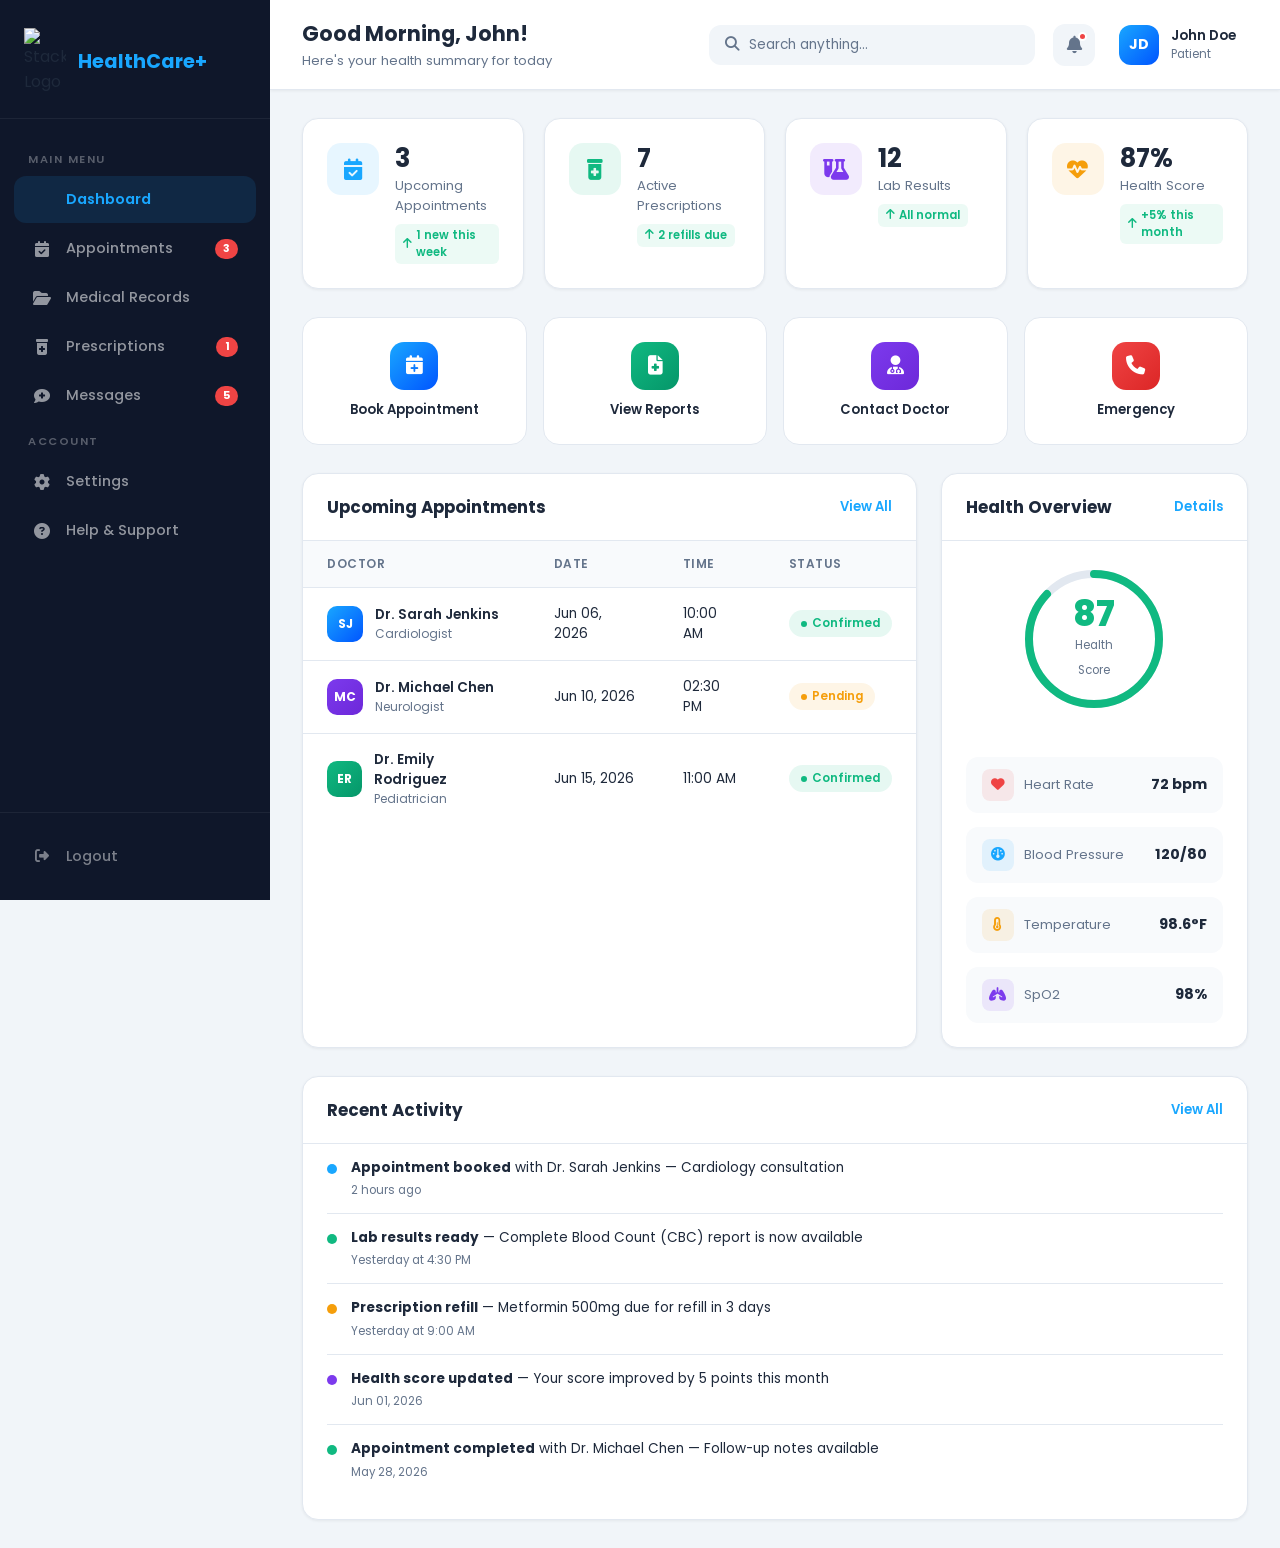
==== dashboard.html @ e017e47a "Add files via upload" ====
<!DOCTYPE html>
<html lang="en">
<head>
    <meta charset="UTF-8">
    <meta name="viewport" content="width=device-width, initial-scale=1.0">
    <title>Dashboard — Stackly HealthCare+</title>
    <meta name="description" content="Your personal HealthCare+ dashboard. View appointments, medical records, health score, and manage your healthcare journey.">

    <link rel="stylesheet" href="dashboard.css">
    <link rel="stylesheet" href="https://cdnjs.cloudflare.com/ajax/libs/font-awesome/6.5.1/css/all.min.css">
</head>

<body>

<!-- ================= SIDEBAR ================= -->

<aside class="sidebar" id="sidebar">

    <!-- Sidebar Header -->
    <div class="sidebar-header">
        <img src="./images/Stackly Logo 01.webp" alt="Stackly Logo">
        <h2>HealthCare+</h2>
    </div>

    <!-- Navigation -->
    <nav class="sidebar-nav">

        <div class="nav-label">Main Menu</div>

        <a href="#" class="active" id="navDashboard">
            <i class="fa-solid fa-grid-2"></i>
            Dashboard
        </a>

        <a href="#" id="navAppointments">
            <i class="fa-solid fa-calendar-check"></i>
            Appointments
            <span class="badge-count">3</span>
        </a>

        <a href="#" id="navRecords">
            <i class="fa-solid fa-folder-open"></i>
            Medical Records
        </a>

        <a href="#" id="navPrescriptions">
            <i class="fa-solid fa-prescription-bottle-medical"></i>
            Prescriptions
            <span class="badge-count">1</span>
        </a>

        <a href="#" id="navMessages">
            <i class="fa-solid fa-comment-medical"></i>
            Messages
            <span class="badge-count">5</span>
        </a>

        <div class="nav-label">Account</div>

        <a href="#" id="navSettings">
            <i class="fa-solid fa-gear"></i>
            Settings
        </a>

        <a href="#" id="navHelp">
            <i class="fa-solid fa-circle-question"></i>
            Help & Support
        </a>

    </nav>

    <!-- Sidebar Footer -->
    <div class="sidebar-footer">
        <a href="index.html" id="logoutBtn">
            <i class="fa-solid fa-right-from-bracket"></i>
            Logout
        </a>
    </div>

</aside>

<!-- ================= SIDEBAR OVERLAY (Mobile) ================= -->

<div class="sidebar-overlay" id="sidebarOverlay"></div>

<!-- ================= MAIN CONTENT ================= -->

<main class="main-content">

    <!-- ===== Top Header ===== -->
    <header class="top-header">

        <div class="header-left">
            <button class="sidebar-toggle" id="sidebarToggle" aria-label="Toggle sidebar">
                <i class="fa-solid fa-bars"></i>
            </button>
            <div class="greeting">
                <h1 id="greetingText">Good Morning, John!</h1>
                <p>Here's your health summary for today</p>
            </div>
        </div>

        <div class="header-right">

            <!-- Search -->
            <div class="search-box">
                <i class="fa-solid fa-magnifying-glass"></i>
                <input type="text" placeholder="Search anything…" id="searchInput">
            </div>

            <!-- Notifications -->
            <button class="header-icon" id="notifBtn" aria-label="Notifications">
                <i class="fa-solid fa-bell"></i>
                <span class="dot"></span>
            </button>

            <!-- User Profile -->
            <div class="user-profile">
                <div class="user-avatar">JD</div>
                <div class="user-info">
                    <span>John Doe</span>
                    <small>Patient</small>
                </div>
            </div>

        </div>

    </header>

    <!-- ===== Dashboard Content ===== -->
    <div class="dashboard-content">

        <!-- Stat Cards -->
        <div class="stats-grid">

            <div class="stat-card">
                <div class="stat-icon blue">
                    <i class="fa-solid fa-calendar-check"></i>
                </div>
                <div class="stat-details">
                    <h3>3</h3>
                    <p>Upcoming Appointments</p>
                    <span class="stat-change up"><i class="fa-solid fa-arrow-up"></i> 1 new this week</span>
                </div>
            </div>

            <div class="stat-card">
                <div class="stat-icon green">
                    <i class="fa-solid fa-prescription-bottle-medical"></i>
                </div>
                <div class="stat-details">
                    <h3>7</h3>
                    <p>Active Prescriptions</p>
                    <span class="stat-change up"><i class="fa-solid fa-arrow-up"></i> 2 refills due</span>
                </div>
            </div>

            <div class="stat-card">
                <div class="stat-icon purple">
                    <i class="fa-solid fa-flask-vial"></i>
                </div>
                <div class="stat-details">
                    <h3>12</h3>
                    <p>Lab Results</p>
                    <span class="stat-change up"><i class="fa-solid fa-arrow-up"></i> All normal</span>
                </div>
            </div>

            <div class="stat-card">
                <div class="stat-icon orange">
                    <i class="fa-solid fa-heart-pulse"></i>
                </div>
                <div class="stat-details">
                    <h3>87%</h3>
                    <p>Health Score</p>
                    <span class="stat-change up"><i class="fa-solid fa-arrow-up"></i> +5% this month</span>
                </div>
            </div>

        </div>

        <!-- Quick Actions -->
        <div class="quick-actions">

            <a href="#" class="action-btn">
                <div class="action-icon blue">
                    <i class="fa-solid fa-calendar-plus"></i>
                </div>
                <span>Book Appointment</span>
            </a>

            <a href="#" class="action-btn">
                <div class="action-icon green">
                    <i class="fa-solid fa-file-medical"></i>
                </div>
                <span>View Reports</span>
            </a>

            <a href="#" class="action-btn">
                <div class="action-icon purple">
                    <i class="fa-solid fa-user-doctor"></i>
                </div>
                <span>Contact Doctor</span>
            </a>

            <a href="#" class="action-btn">
                <div class="action-icon red">
                    <i class="fa-solid fa-phone"></i>
                </div>
                <span>Emergency</span>
            </a>

        </div>

        <!-- Two Column Layout -->
        <div class="two-col">

            <!-- Left: Appointments -->
            <div class="card-panel">
                <div class="card-header">
                    <h2>Upcoming Appointments</h2>
                    <a href="#" class="view-all">View All</a>
                </div>
                <table class="appointments-table">
                    <thead>
                        <tr>
                            <th>Doctor</th>
                            <th>Date</th>
                            <th>Time</th>
                            <th>Status</th>
                        </tr>
                    </thead>
                    <tbody>
                        <tr>
                            <td>
                                <div class="doctor-cell">
                                    <div class="doctor-avatar av1">SJ</div>
                                    <div>
                                        <div class="doctor-name">Dr. Sarah Jenkins</div>
                                        <div class="doctor-spec">Cardiologist</div>
                                    </div>
                                </div>
                            </td>
                            <td>Jun 06, 2026</td>
                            <td>10:00 AM</td>
                            <td>
                                <span class="status-badge confirmed">
                                    <span class="status-dot"></span>
                                    Confirmed
                                </span>
                            </td>
                        </tr>
                        <tr>
                            <td>
                                <div class="doctor-cell">
                                    <div class="doctor-avatar av2">MC</div>
                                    <div>
                                        <div class="doctor-name">Dr. Michael Chen</div>
                                        <div class="doctor-spec">Neurologist</div>
                                    </div>
                                </div>
                            </td>
                            <td>Jun 10, 2026</td>
                            <td>02:30 PM</td>
                            <td>
                                <span class="status-badge pending">
                                    <span class="status-dot"></span>
                                    Pending
                                </span>
                            </td>
                        </tr>
                        <tr>
                            <td>
                                <div class="doctor-cell">
                                    <div class="doctor-avatar av3">ER</div>
                                    <div>
                                        <div class="doctor-name">Dr. Emily Rodriguez</div>
                                        <div class="doctor-spec">Pediatrician</div>
                                    </div>
                                </div>
                            </td>
                            <td>Jun 15, 2026</td>
                            <td>11:00 AM</td>
                            <td>
                                <span class="status-badge confirmed">
                                    <span class="status-dot"></span>
                                    Confirmed
                                </span>
                            </td>
                        </tr>
                    </tbody>
                </table>
            </div>

            <!-- Right: Health Overview -->
            <div class="health-card">
                <div class="card-header">
                    <h2>Health Overview</h2>
                    <a href="#" class="view-all">Details</a>
                </div>

                <!-- Health Score Circle -->
                <div class="health-score">
                    <div class="score-circle">
                        <svg viewBox="0 0 140 140">
                            <circle class="bg" cx="70" cy="70" r="65"></circle>
                            <circle class="progress" cx="70" cy="70" r="65" id="scoreProgress"></circle>
                        </svg>
                        <div class="score-value">
                            <h2>87</h2>
                            <span>Health Score</span>
                        </div>
                    </div>
                </div>

                <!-- Vitals -->
                <div class="health-metrics">
                    <div class="metric-row">
                        <div class="metric-label">
                            <i class="fa-solid fa-heart heart"></i>
                            Heart Rate
                        </div>
                        <div class="metric-value">72 bpm</div>
                    </div>
                    <div class="metric-row">
                        <div class="metric-label">
                            <i class="fa-solid fa-gauge bp"></i>
                            Blood Pressure
                        </div>
                        <div class="metric-value">120/80</div>
                    </div>
                    <div class="metric-row">
                        <div class="metric-label">
                            <i class="fa-solid fa-temperature-half temp"></i>
                            Temperature
                        </div>
                        <div class="metric-value">98.6°F</div>
                    </div>
                    <div class="metric-row">
                        <div class="metric-label">
                            <i class="fa-solid fa-lungs oxygen"></i>
                            SpO2
                        </div>
                        <div class="metric-value">98%</div>
                    </div>
                </div>

            </div>

        </div>

        <!-- Recent Activity -->
        <div class="card-panel">
            <div class="card-header">
                <h2>Recent Activity</h2>
                <a href="#" class="view-all">View All</a>
            </div>
            <div class="activity-list">

                <div class="activity-item">
                    <div class="activity-dot blue"></div>
                    <div class="activity-text">
                        <p><strong>Appointment booked</strong> with Dr. Sarah Jenkins — Cardiology consultation</p>
                        <span>2 hours ago</span>
                    </div>
                </div>

                <div class="activity-item">
                    <div class="activity-dot green"></div>
                    <div class="activity-text">
                        <p><strong>Lab results ready</strong> — Complete Blood Count (CBC) report is now available</p>
                        <span>Yesterday at 4:30 PM</span>
                    </div>
                </div>

                <div class="activity-item">
                    <div class="activity-dot orange"></div>
                    <div class="activity-text">
                        <p><strong>Prescription refill</strong> — Metformin 500mg due for refill in 3 days</p>
                        <span>Yesterday at 9:00 AM</span>
                    </div>
                </div>

                <div class="activity-item">
                    <div class="activity-dot purple"></div>
                    <div class="activity-text">
                        <p><strong>Health score updated</strong> — Your score improved by 5 points this month</p>
                        <span>Jun 01, 2026</span>
                    </div>
                </div>

                <div class="activity-item">
                    <div class="activity-dot green"></div>
                    <div class="activity-text">
                        <p><strong>Appointment completed</strong> with Dr. Michael Chen — Follow-up notes available</p>
                        <span>May 28, 2026</span>
                    </div>
                </div>

            </div>
        </div>

    </div>

</main>

<!-- ================= JAVASCRIPT ================= -->

<script>
(function () {
    'use strict';

    // ---- Sidebar Toggle ----
    var sidebar = document.getElementById('sidebar');
    var overlay = document.getElementById('sidebarOverlay');
    var toggleBtn = document.getElementById('sidebarToggle');

    function openSidebar() {
        sidebar.classList.add('open');
        overlay.classList.add('show');
        document.body.style.overflow = 'hidden';
    }

    function closeSidebar() {
        sidebar.classList.remove('open');
        overlay.classList.remove('show');
        document.body.style.overflow = '';
    }

    toggleBtn.addEventListener('click', function () {
        if (sidebar.classList.contains('open')) {
            closeSidebar();
        } else {
            openSidebar();
        }
    });

    overlay.addEventListener('click', closeSidebar);

    // Close sidebar on window resize above mobile breakpoint
    window.addEventListener('resize', function () {
        if (window.innerWidth > 991) {
            closeSidebar();
        }
    });

    // ---- Active Nav Item ----
    var navLinks = document.querySelectorAll('.sidebar-nav a');
    navLinks.forEach(function (link) {
        link.addEventListener('click', function (e) {
            e.preventDefault();
            navLinks.forEach(function (l) { l.classList.remove('active'); });
            this.classList.add('active');

            // Close sidebar on mobile after clicking
            if (window.innerWidth <= 991) {
                closeSidebar();
            }
        });
    });

    // ---- Dynamic Greeting ----
    var greetingText = document.getElementById('greetingText');
    var hour = new Date().getHours();
    var greeting = 'Good Morning';
    if (hour >= 12 && hour < 17) greeting = 'Good Afternoon';
    else if (hour >= 17) greeting = 'Good Evening';
    greetingText.textContent = greeting + ', John!';

    // ---- Animate Health Score Circle on Load ----
    var scoreProgress = document.getElementById('scoreProgress');
    var circumference = 2 * Math.PI * 65; // r = 65
    var score = 87;
    var offset = circumference - (score / 100) * circumference;

    // Set initial state (fully hidden)
    scoreProgress.style.strokeDasharray = circumference;
    scoreProgress.style.strokeDashoffset = circumference;

    // Trigger animation after page load
    setTimeout(function () {
        scoreProgress.style.transition = 'stroke-dashoffset 1.8s cubic-bezier(0.4, 0, 0.2, 1)';
        scoreProgress.style.strokeDashoffset = offset;
    }, 500);

    // ---- Animate stat cards counter ----
    function animateValue(element, start, end, duration) {
        var startTimestamp = null;
        var suffix = '';
        var text = element.textContent;

        // Extract suffix (%, +, etc.)
        var numMatch = text.match(/^(\d+)/);
        if (numMatch) {
            suffix = text.replace(numMatch[0], '');
        }

        function step(timestamp) {
            if (!startTimestamp) startTimestamp = timestamp;
            var progress = Math.min((timestamp - startTimestamp) / duration, 1);
            var current = Math.floor(progress * (end - start) + start);
            element.textContent = current + suffix;
            if (progress < 1) {
                window.requestAnimationFrame(step);
            }
        }
        window.requestAnimationFrame(step);
    }

    // Animate stat numbers
    var statNumbers = document.querySelectorAll('.stat-details h3');
    statNumbers.forEach(function (el) {
        var text = el.textContent;
        var numMatch = text.match(/^(\d+)/);
        if (numMatch) {
            var target = parseInt(numMatch[0], 10);
            el.textContent = '0' + text.replace(numMatch[0], '');
            setTimeout(function () {
                animateValue(el, 0, target, 1200);
            }, 300);
        }
    });

})();
</script>

</body>
</html>
---- dashboard.css ----
@import url('https://fonts.googleapis.com/css2?family=Poppins:wght@300;400;500;600;700;800&display=swap');

:root {
    --primary: #19a7ff;
    --secondary: #0055ff;
    --dark: #1b2b4b;
    --sidebar-bg: #0f172a;
    --sidebar-hover: #1e293b;
    --sidebar-active: rgba(25, 167, 255, 0.12);
    --content-bg: #f1f5f9;
    --card-bg: #ffffff;
    --text: #64748b;
    --text-dark: #1e293b;
    --border: #e2e8f0;
    --success: #10b981;
    --warning: #f59e0b;
    --danger: #ef4444;
    --purple: #7c3aed;
    --shadow-sm: 0 1px 3px rgba(0,0,0,0.06);
    --shadow-md: 0 4px 16px rgba(0,0,0,0.08);
    --shadow-lg: 0 8px 32px rgba(0,0,0,0.1);
    --radius: 16px;
    --radius-sm: 12px;
}

* {
    margin: 0;
    padding: 0;
    box-sizing: border-box;
    font-family: 'Poppins', sans-serif;
}

html { scroll-behavior: smooth; }

body {
    display: flex;
    min-height: 100vh;
    background: var(--content-bg);
    color: var(--text-dark);
    overflow-x: hidden;
}

a { text-decoration: none; }
img { display: block; }

/* ================= SIDEBAR ================= */

.sidebar {
    width: 270px;
    background: var(--sidebar-bg);
    min-height: 100vh;
    position: fixed;
    top: 0;
    left: 0;
    z-index: 100;
    display: flex;
    flex-direction: column;
    transition: transform 0.35s cubic-bezier(0.4, 0, 0.2, 1);
}

.sidebar-header {
    display: flex;
    align-items: center;
    gap: 12px;
    padding: 28px 24px 24px;
    border-bottom: 1px solid rgba(255,255,255,0.06);
}

.sidebar-header img {
    width: 42px;
    height: auto;
}

.sidebar-header h2 {
    color: var(--primary);
    font-size: 1.2rem;
    font-weight: 700;
}

/* Sidebar Nav */
.sidebar-nav {
    flex: 1;
    padding: 20px 14px;
    overflow-y: auto;
}

.sidebar-nav .nav-label {
    font-size: 0.7rem;
    color: rgba(255,255,255,0.3);
    text-transform: uppercase;
    letter-spacing: 1.5px;
    padding: 12px 14px 8px;
    font-weight: 600;
}

.sidebar-nav a {
    display: flex;
    align-items: center;
    gap: 14px;
    padding: 13px 18px;
    color: rgba(255,255,255,0.55);
    border-radius: 12px;
    font-size: 0.9rem;
    font-weight: 500;
    transition: all 0.25s;
    margin-bottom: 2px;
}

.sidebar-nav a i {
    width: 20px;
    text-align: center;
    font-size: 1rem;
}

.sidebar-nav a:hover {
    background: var(--sidebar-hover);
    color: rgba(255,255,255,0.85);
}

.sidebar-nav a.active {
    background: var(--sidebar-active);
    color: var(--primary);
    font-weight: 600;
}

.sidebar-nav a .badge-count {
    margin-left: auto;
    background: var(--danger);
    color: white;
    font-size: 0.68rem;
    font-weight: 700;
    padding: 2px 8px;
    border-radius: 50px;
    min-width: 22px;
    text-align: center;
}

/* Sidebar Footer */
.sidebar-footer {
    padding: 20px 14px;
    border-top: 1px solid rgba(255,255,255,0.06);
}

.sidebar-footer a {
    display: flex;
    align-items: center;
    gap: 14px;
    padding: 13px 18px;
    color: rgba(255,255,255,0.45);
    border-radius: 12px;
    font-size: 0.9rem;
    font-weight: 500;
    transition: all 0.25s;
}

.sidebar-footer a:hover {
    background: rgba(239, 68, 68, 0.1);
    color: var(--danger);
}

.sidebar-footer a i {
    width: 20px;
    text-align: center;
}

/* ================= MAIN CONTENT ================= */

.main-content {
    flex: 1;
    margin-left: 270px;
    transition: margin-left 0.35s;
}

/* ================= TOP HEADER ================= */

.top-header {
    background: var(--card-bg);
    padding: 18px 32px;
    display: flex;
    align-items: center;
    justify-content: space-between;
    border-bottom: 1px solid var(--border);
    position: sticky;
    top: 0;
    z-index: 50;
    box-shadow: var(--shadow-sm);
}

.header-left {
    display: flex;
    align-items: center;
    gap: 16px;
}

.sidebar-toggle {
    display: none;
    background: none;
    border: none;
    font-size: 1.3rem;
    color: var(--text-dark);
    cursor: pointer;
    padding: 6px;
    border-radius: 8px;
    transition: background 0.2s;
}

.sidebar-toggle:hover {
    background: var(--content-bg);
}

.greeting h1 {
    font-size: 1.3rem;
    font-weight: 700;
    color: var(--text-dark);
}

.greeting p {
    font-size: 0.82rem;
    color: var(--text);
    margin-top: 2px;
}

.header-right {
    display: flex;
    align-items: center;
    gap: 18px;
}

/* Search */
.search-box {
    display: flex;
    align-items: center;
    background: var(--content-bg);
    border-radius: 12px;
    padding: 10px 16px;
    gap: 10px;
    min-width: 240px;
    transition: box-shadow 0.3s;
}

.search-box:focus-within {
    box-shadow: 0 0 0 3px rgba(25, 167, 255, 0.15);
}

.search-box i {
    color: var(--text);
    font-size: 0.9rem;
}

.search-box input {
    background: none;
    border: none;
    outline: none;
    font-size: 0.85rem;
    font-family: 'Poppins', sans-serif;
    color: var(--text-dark);
    width: 100%;
}

.search-box input::placeholder {
    color: var(--text);
}

/* Header Icons */
.header-icon {
    position: relative;
    width: 42px;
    height: 42px;
    display: flex;
    align-items: center;
    justify-content: center;
    border-radius: 12px;
    background: var(--content-bg);
    color: var(--text);
    font-size: 1.1rem;
    cursor: pointer;
    transition: all 0.25s;
    border: none;
}

.header-icon:hover {
    background: #e2e8f0;
    color: var(--primary);
}

.header-icon .dot {
    position: absolute;
    top: 8px;
    right: 8px;
    width: 9px;
    height: 9px;
    background: var(--danger);
    border-radius: 50%;
    border: 2px solid var(--card-bg);
}

/* User Avatar */
.user-profile {
    display: flex;
    align-items: center;
    gap: 12px;
    cursor: pointer;
    padding: 6px 12px 6px 6px;
    border-radius: 14px;
    transition: background 0.2s;
}

.user-profile:hover {
    background: var(--content-bg);
}

.user-avatar {
    width: 40px;
    height: 40px;
    border-radius: 12px;
    background: linear-gradient(135deg, var(--primary), var(--secondary));
    display: flex;
    align-items: center;
    justify-content: center;
    color: white;
    font-weight: 700;
    font-size: 0.9rem;
}

.user-info {
    display: flex;
    flex-direction: column;
}

.user-info span {
    font-size: 0.85rem;
    font-weight: 600;
    color: var(--text-dark);
}

.user-info small {
    font-size: 0.72rem;
    color: var(--text);
}

/* ================= DASHBOARD CONTENT ================= */

.dashboard-content {
    padding: 28px 32px;
}

/* ================= STAT CARDS ================= */

.stats-grid {
    display: grid;
    grid-template-columns: repeat(4, 1fr);
    gap: 20px;
    margin-bottom: 28px;
}

.stat-card {
    background: var(--card-bg);
    border-radius: var(--radius);
    padding: 24px;
    display: flex;
    align-items: flex-start;
    gap: 16px;
    box-shadow: var(--shadow-sm);
    transition: all 0.3s;
    border: 1px solid var(--border);
}

.stat-card:hover {
    transform: translateY(-4px);
    box-shadow: var(--shadow-md);
}

.stat-icon {
    width: 52px;
    height: 52px;
    border-radius: 14px;
    display: flex;
    align-items: center;
    justify-content: center;
    font-size: 1.3rem;
    flex-shrink: 0;
}

.stat-icon.blue { background: rgba(25, 167, 255, 0.1); color: var(--primary); }
.stat-icon.green { background: rgba(16, 185, 129, 0.1); color: var(--success); }
.stat-icon.purple { background: rgba(124, 58, 237, 0.1); color: var(--purple); }
.stat-icon.orange { background: rgba(245, 158, 11, 0.1); color: var(--warning); }

.stat-details h3 {
    font-size: 1.6rem;
    font-weight: 700;
    color: var(--text-dark);
    line-height: 1.2;
}

.stat-details p {
    font-size: 0.82rem;
    color: var(--text);
    margin-top: 2px;
}

.stat-details .stat-change {
    display: inline-flex;
    align-items: center;
    gap: 4px;
    font-size: 0.72rem;
    font-weight: 600;
    margin-top: 8px;
    padding: 3px 8px;
    border-radius: 6px;
}

.stat-change.up {
    color: var(--success);
    background: rgba(16, 185, 129, 0.08);
}

.stat-change.down {
    color: var(--danger);
    background: rgba(239, 68, 68, 0.08);
}

/* ================= QUICK ACTIONS ================= */

.quick-actions {
    display: grid;
    grid-template-columns: repeat(4, 1fr);
    gap: 16px;
    margin-bottom: 28px;
}

.action-btn {
    display: flex;
    flex-direction: column;
    align-items: center;
    gap: 10px;
    padding: 24px 16px;
    background: var(--card-bg);
    border: 1px solid var(--border);
    border-radius: var(--radius);
    cursor: pointer;
    transition: all 0.3s;
    text-decoration: none;
    color: var(--text-dark);
}

.action-btn:hover {
    transform: translateY(-4px);
    box-shadow: var(--shadow-md);
    border-color: var(--primary);
}

.action-icon {
    width: 48px;
    height: 48px;
    border-radius: 14px;
    display: flex;
    align-items: center;
    justify-content: center;
    font-size: 1.2rem;
}

.action-icon.blue { background: linear-gradient(135deg, #19a7ff, #0055ff); color: white; }
.action-icon.green { background: linear-gradient(135deg, #10b981, #059669); color: white; }
.action-icon.purple { background: linear-gradient(135deg, #7c3aed, #6d28d9); color: white; }
.action-icon.red { background: linear-gradient(135deg, #ef4444, #dc2626); color: white; }

.action-btn span {
    font-size: 0.82rem;
    font-weight: 600;
}

/* ================= TWO COLUMN LAYOUT ================= */

.two-col {
    display: grid;
    grid-template-columns: 2fr 1fr;
    gap: 24px;
    margin-bottom: 28px;
}

/* ================= APPOINTMENTS TABLE ================= */

.card-panel {
    background: var(--card-bg);
    border-radius: var(--radius);
    border: 1px solid var(--border);
    box-shadow: var(--shadow-sm);
    overflow: hidden;
}

.card-header {
    display: flex;
    align-items: center;
    justify-content: space-between;
    padding: 20px 24px;
    border-bottom: 1px solid var(--border);
}

.card-header h2 {
    font-size: 1.05rem;
    font-weight: 700;
    color: var(--text-dark);
}

.card-header .view-all {
    color: var(--primary);
    font-size: 0.82rem;
    font-weight: 600;
    text-decoration: none;
    transition: color 0.2s;
}

.card-header .view-all:hover {
    color: var(--secondary);
}

.appointments-table {
    width: 100%;
    border-collapse: collapse;
}

.appointments-table th {
    text-align: left;
    padding: 14px 24px;
    font-size: 0.75rem;
    font-weight: 600;
    color: var(--text);
    text-transform: uppercase;
    letter-spacing: 0.5px;
    background: #f8fafc;
    border-bottom: 1px solid var(--border);
}

.appointments-table td {
    padding: 16px 24px;
    font-size: 0.85rem;
    border-bottom: 1px solid var(--border);
    vertical-align: middle;
}

.appointments-table tr:last-child td {
    border-bottom: none;
}

.appointments-table tr:hover {
    background: #f8fafc;
}

.doctor-cell {
    display: flex;
    align-items: center;
    gap: 12px;
}

.doctor-avatar {
    width: 36px;
    height: 36px;
    border-radius: 10px;
    display: flex;
    align-items: center;
    justify-content: center;
    font-size: 0.75rem;
    font-weight: 700;
    color: white;
}

.doctor-avatar.av1 { background: linear-gradient(135deg, #19a7ff, #0055ff); }
.doctor-avatar.av2 { background: linear-gradient(135deg, #7c3aed, #6d28d9); }
.doctor-avatar.av3 { background: linear-gradient(135deg, #10b981, #059669); }

.doctor-name {
    font-weight: 600;
    color: var(--text-dark);
}

.doctor-spec {
    font-size: 0.75rem;
    color: var(--text);
}

.status-badge {
    display: inline-flex;
    align-items: center;
    gap: 5px;
    padding: 5px 12px;
    border-radius: 50px;
    font-size: 0.74rem;
    font-weight: 600;
}

.status-badge.confirmed {
    background: rgba(16, 185, 129, 0.1);
    color: var(--success);
}

.status-badge.pending {
    background: rgba(245, 158, 11, 0.1);
    color: var(--warning);
}

.status-badge.completed {
    background: rgba(25, 167, 255, 0.1);
    color: var(--primary);
}

.status-badge .status-dot {
    width: 6px;
    height: 6px;
    border-radius: 50%;
    background: currentColor;
}

/* ================= HEALTH OVERVIEW ================= */

.health-card {
    background: var(--card-bg);
    border-radius: var(--radius);
    border: 1px solid var(--border);
    box-shadow: var(--shadow-sm);
}

.health-card .card-header {
    border-bottom: 1px solid var(--border);
}

.health-score {
    padding: 28px 24px;
    text-align: center;
}

.score-circle {
    width: 140px;
    height: 140px;
    margin: 0 auto 20px;
    position: relative;
}

.score-circle svg {
    width: 100%;
    height: 100%;
    transform: rotate(-90deg);
}

.score-circle .bg {
    fill: none;
    stroke: var(--border);
    stroke-width: 8;
}

.score-circle .progress {
    fill: none;
    stroke: var(--success);
    stroke-width: 8;
    stroke-linecap: round;
    stroke-dasharray: 408;
    stroke-dashoffset: 53;
    transition: stroke-dashoffset 1.5s ease;
}

.score-value {
    position: absolute;
    top: 50%;
    left: 50%;
    transform: translate(-50%, -50%);
    text-align: center;
}

.score-value h2 {
    font-size: 2.2rem;
    font-weight: 800;
    color: var(--success);
    line-height: 1;
}

.score-value span {
    font-size: 0.72rem;
    color: var(--text);
}

.health-metrics {
    padding: 0 24px 24px;
    display: flex;
    flex-direction: column;
    gap: 14px;
}

.metric-row {
    display: flex;
    align-items: center;
    justify-content: space-between;
    padding: 12px 16px;
    background: #f8fafc;
    border-radius: 12px;
}

.metric-row .metric-label {
    display: flex;
    align-items: center;
    gap: 10px;
    font-size: 0.82rem;
    color: var(--text);
}

.metric-row .metric-label i {
    width: 32px;
    height: 32px;
    display: flex;
    align-items: center;
    justify-content: center;
    border-radius: 8px;
    font-size: 0.85rem;
}

.metric-row .metric-label i.heart { background: rgba(239, 68, 68, 0.1); color: var(--danger); }
.metric-row .metric-label i.bp { background: rgba(25, 167, 255, 0.1); color: var(--primary); }
.metric-row .metric-label i.temp { background: rgba(245, 158, 11, 0.1); color: var(--warning); }
.metric-row .metric-label i.oxygen { background: rgba(124, 58, 237, 0.1); color: var(--purple); }

.metric-row .metric-value {
    font-weight: 700;
    font-size: 0.9rem;
    color: var(--text-dark);
}

/* ================= RECENT ACTIVITY ================= */

.activity-list {
    padding: 0 24px 24px;
}

.activity-item {
    display: flex;
    align-items: flex-start;
    gap: 14px;
    padding: 14px 0;
    border-bottom: 1px solid var(--border);
}

.activity-item:last-child {
    border-bottom: none;
}

.activity-dot {
    width: 10px;
    height: 10px;
    border-radius: 50%;
    margin-top: 6px;
    flex-shrink: 0;
}

.activity-dot.blue { background: var(--primary); }
.activity-dot.green { background: var(--success); }
.activity-dot.orange { background: var(--warning); }
.activity-dot.purple { background: var(--purple); }

.activity-text {
    flex: 1;
}

.activity-text p {
    font-size: 0.85rem;
    color: var(--text-dark);
    line-height: 1.5;
}

.activity-text span {
    font-size: 0.72rem;
    color: var(--text);
    display: block;
    margin-top: 4px;
}

/* ================= SIDEBAR OVERLAY ================= */

.sidebar-overlay {
    display: none;
    position: fixed;
    top: 0;
    left: 0;
    width: 100%;
    height: 100%;
    background: rgba(0, 0, 0, 0.4);
    z-index: 90;
    backdrop-filter: blur(4px);
}

.sidebar-overlay.show {
    display: block;
}

/* ================= RESPONSIVE ================= */

@media (max-width: 1200px) {
    .stats-grid {
        grid-template-columns: repeat(2, 1fr);
    }

    .quick-actions {
        grid-template-columns: repeat(2, 1fr);
    }
}

@media (max-width: 991px) {
    .sidebar {
        transform: translateX(-100%);
    }

    .sidebar.open {
        transform: translateX(0);
    }

    .main-content {
        margin-left: 0;
    }

    .sidebar-toggle {
        display: flex;
    }

    .two-col {
        grid-template-columns: 1fr;
    }

    .search-box {
        display: none;
    }

    .user-info {
        display: none;
    }
}

@media (max-width: 576px) {
    .top-header {
        padding: 14px 16px;
    }

    .dashboard-content {
        padding: 18px 16px;
    }

    .stats-grid {
        grid-template-columns: 1fr;
    }

    .quick-actions {
        grid-template-columns: repeat(2, 1fr);
    }

    .appointments-table th,
    .appointments-table td {
        padding: 12px 14px;
        font-size: 0.78rem;
    }

    .greeting h1 {
        font-size: 1.1rem;
    }
}
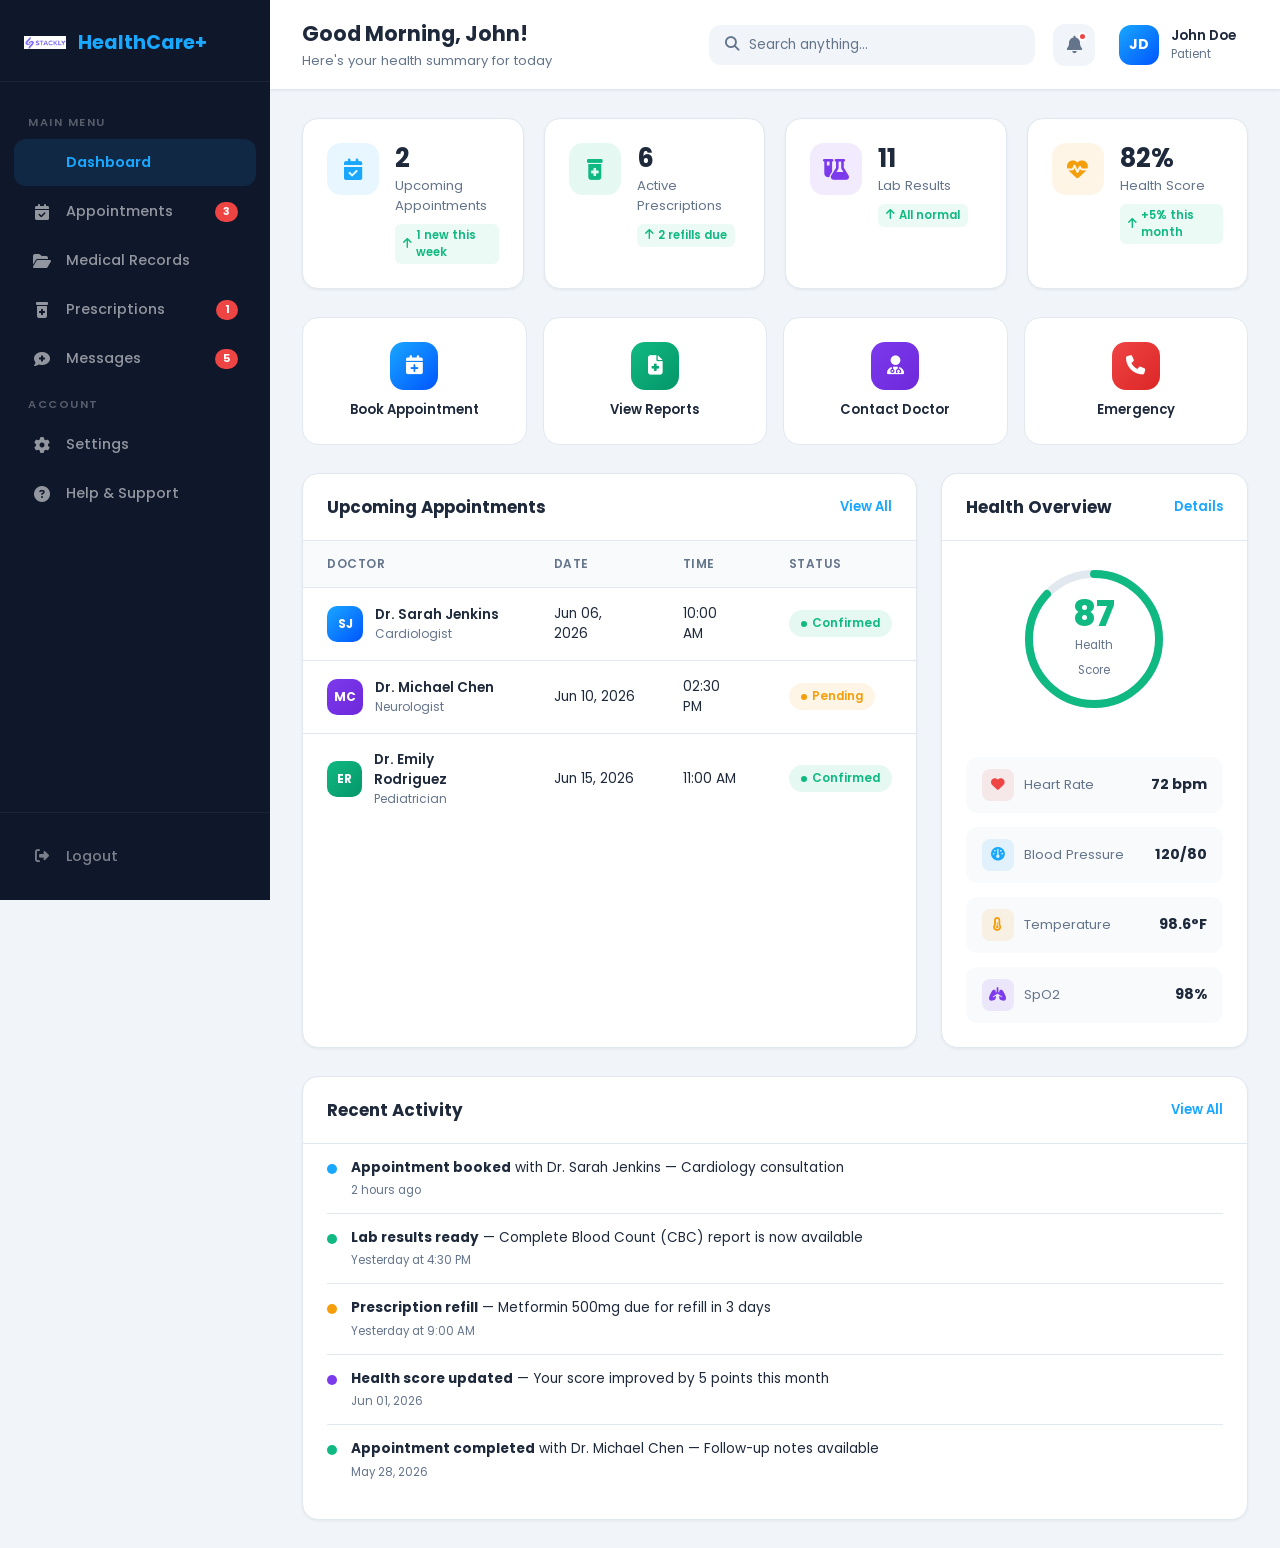
==== commit 22a3fe27: "Fix image source path for sidebar logo" ====
--- a/dashboard.html
+++ b/dashboard.html
@@ -18,7 +18,7 @@
 
     <!-- Sidebar Header -->
     <div class="sidebar-header">
-        <img src="./images/Stackly Logo 01.webp" alt="Stackly Logo">
+        <img src="Stackly Logo 01.webp" alt="Stackly Logo">
         <h2>HealthCare+</h2>
     </div>
 
